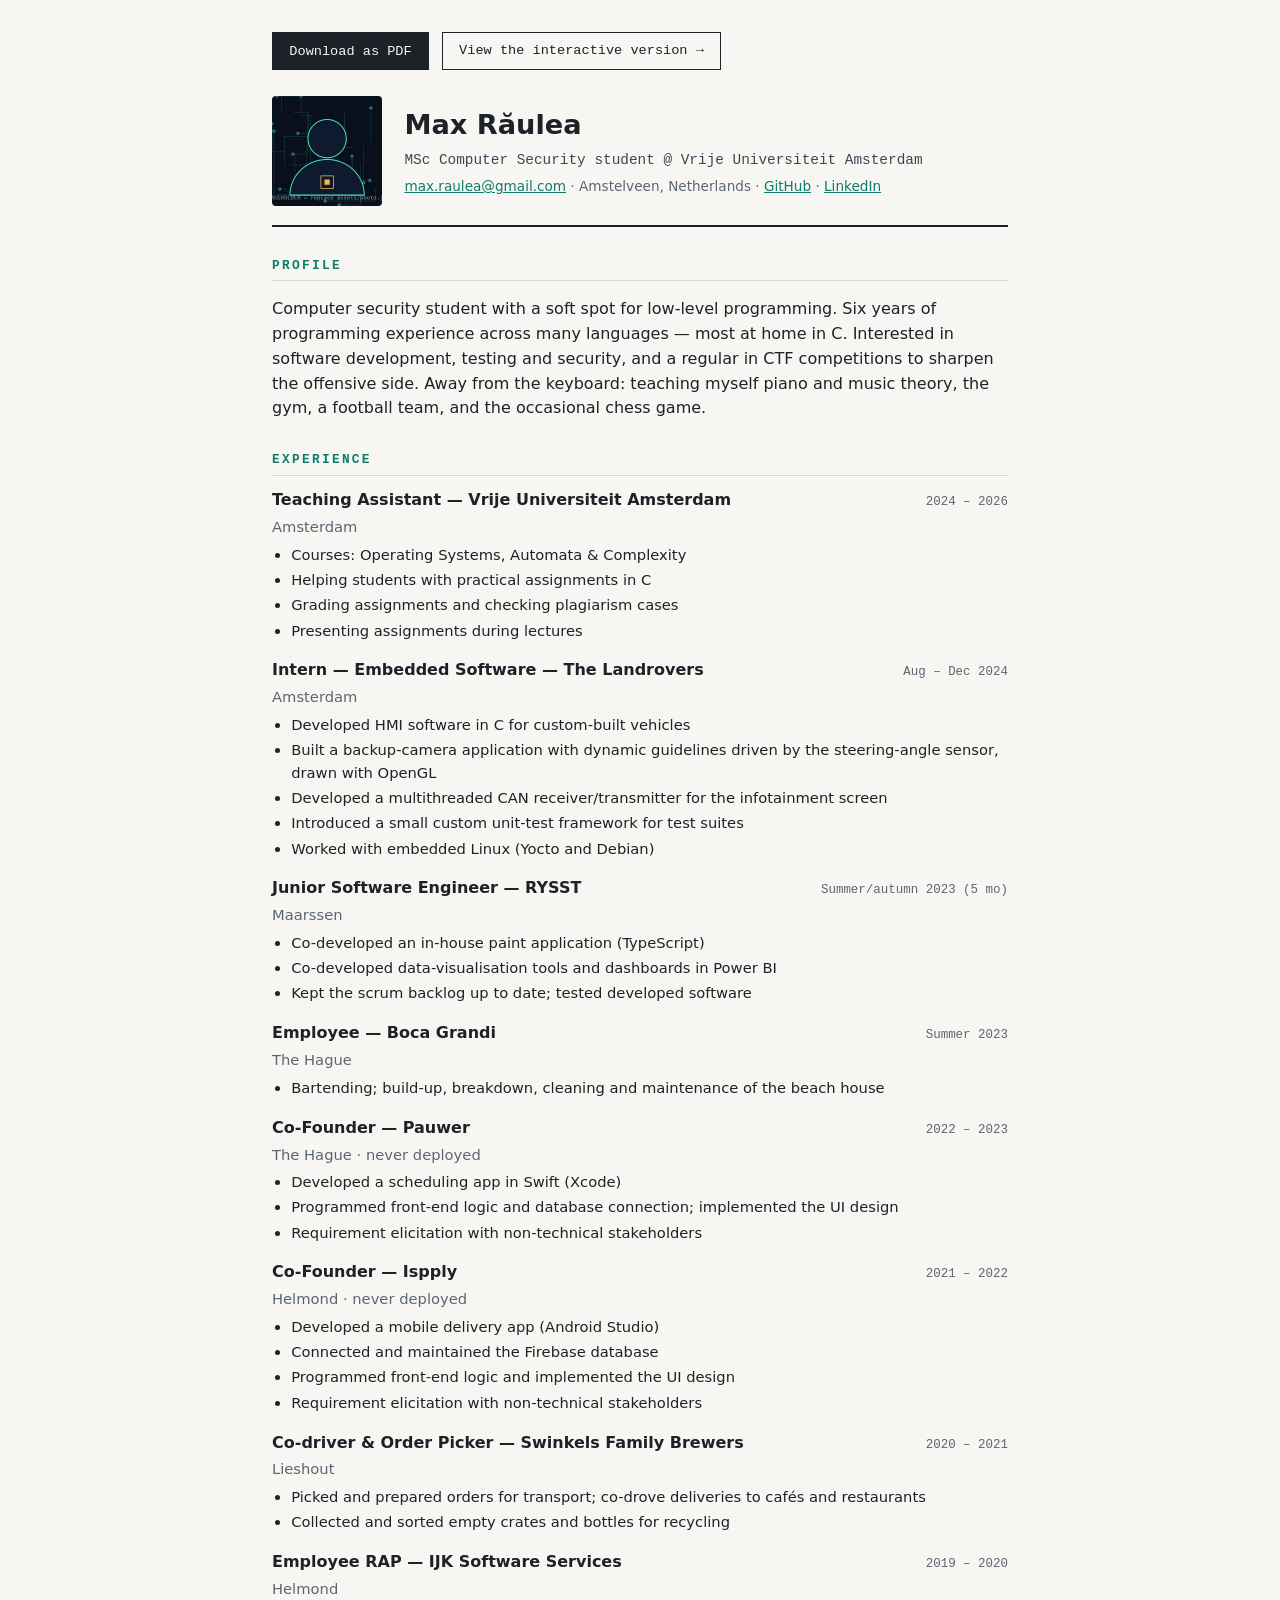
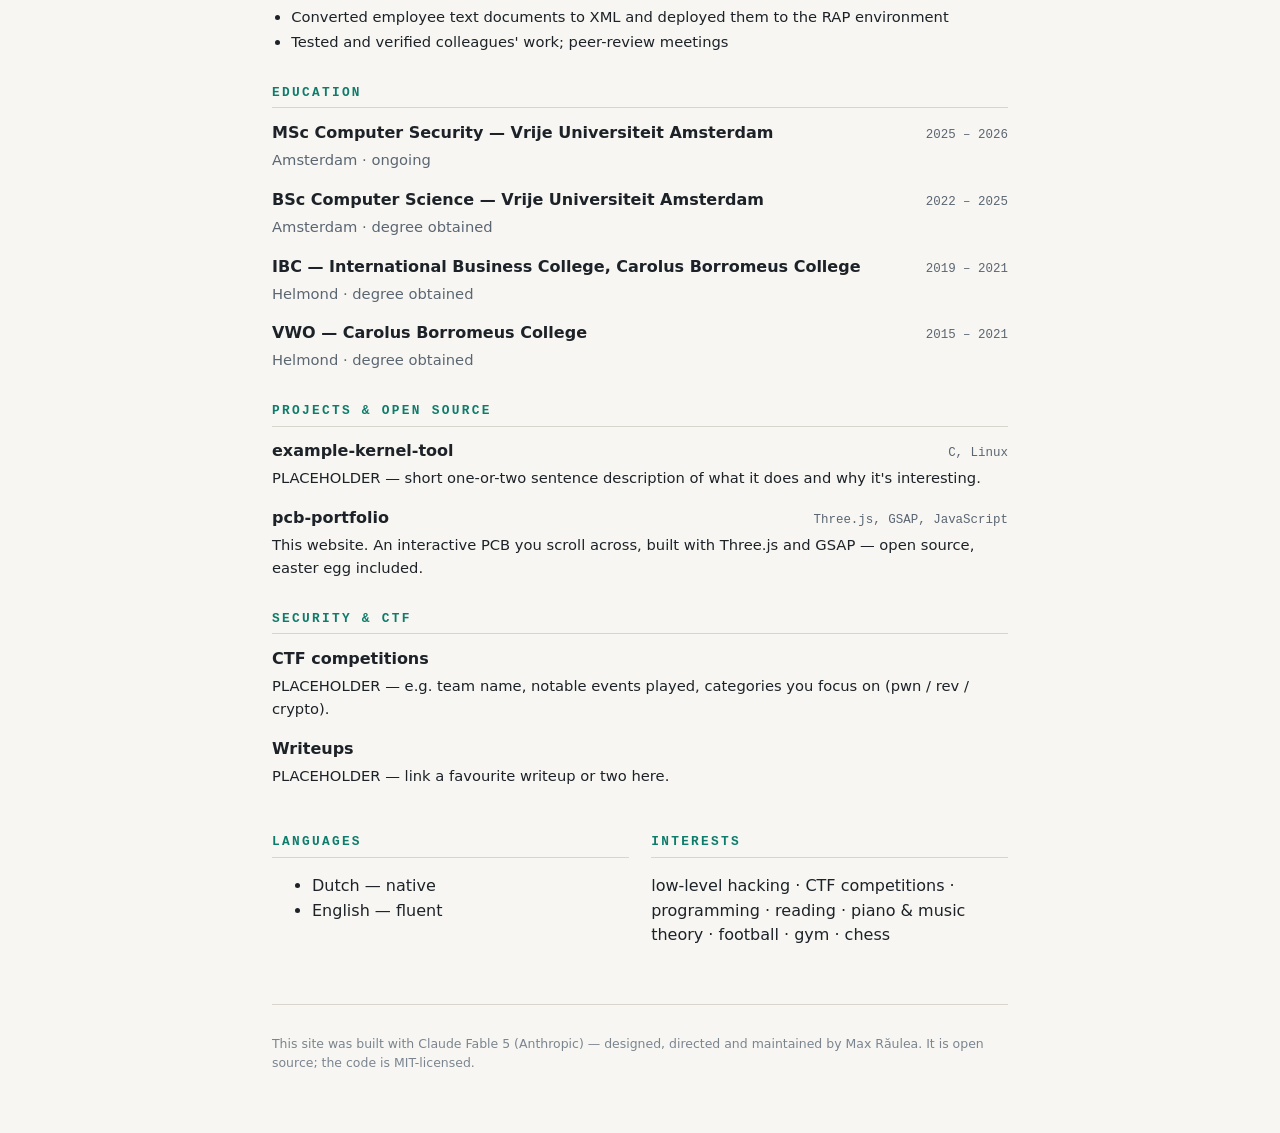
==== plain.html @ c0bc0d54 "initial commit" ====
<!DOCTYPE html>
<html lang="en">
<head>
  <meta charset="UTF-8">
  <meta name="viewport" content="width=device-width, initial-scale=1.0">
  <title>Max Răulea — CV</title>
  <meta name="description" content="CV of Max Răulea — MSc Computer Security student at VU Amsterdam. Low-level programming, embedded C, software testing, CTF.">
  <meta property="og:title" content="Max Răulea — CV">
  <meta property="og:description" content="MSc Computer Security · VU Amsterdam · low-level programming & CTF.">
  <meta property="og:type" content="profile">
  <meta property="og:image" content="assets/og-image.png">
  <link rel="icon" type="image/svg+xml" href="assets/favicon.svg">
  <link rel="stylesheet" href="css/main.css">
  <link rel="stylesheet" href="css/print.css" media="print">
</head>
<body class="plain-mode">
  <div class="cv-actions no-print">
    <button id="pdf-btn" class="cv-btn">Download as PDF</button>
    <a class="cv-btn cv-btn--ghost" href="index.html">View the interactive version →</a>
  </div>

  <main id="cv" class="cv"></main>

  <footer class="cv-footer no-print">
    <p>
      This site was built with Claude Fable 5 (Anthropic) — designed, directed and maintained by Max Răulea.
      It is open source; the code is MIT-licensed.
    </p>
  </footer>

  <script type="module">
    import { renderCV } from "./js/render/plain-cv.js";
    renderCV(document.getElementById("cv"));
    document.getElementById("pdf-btn").addEventListener("click", () => window.print());
  </script>
</body>
</html>
---- css/main.css ----
/* ============================================================
   main.css — PCB mode (terminal overlays, boot, nav)
   + plain CV page styles.
   ============================================================ */

:root {
  --bg: #05070c;
  --ink: #d8f3ec;
  --dim: #5d7a7a;
  --cyan: #3fe0c5;
  --cyan-soft: rgba(63, 224, 197, 0.18);
  --amber: #ffb454;
  --red: #ff5566;
  --panel-bg: rgba(7, 13, 18, 0.93);
  --mono: ui-monospace, "SF Mono", "Cascadia Mono", Menlo, Consolas, "Liberation Mono", monospace;
  --sans: system-ui, -apple-system, "Segoe UI", Roboto, sans-serif;
}

* { box-sizing: border-box; }
html, body { margin: 0; padding: 0; }

/* ---------------- PCB mode ---------------- */
body.pcb-mode {
  background: var(--bg);
  color: var(--ink);
  font-family: var(--mono);
  overflow: hidden;
  height: 100dvh;
  overscroll-behavior: none;
}

#scene {
  position: fixed;
  inset: 0;
  width: 100%;
  height: 100dvh;
  display: block;
  touch-action: none;
}

.skip-link {
  position: fixed;
  top: -3em;
  left: 1rem;
  z-index: 100;
  background: var(--cyan);
  color: #04221d;
  padding: 0.5em 1em;
  font-family: var(--mono);
  text-decoration: none;
  transition: top 0.15s;
}
.skip-link:focus { top: 0.5rem; }

/* ---- boot overlay ---- */
#boot {
  position: fixed;
  inset: 0;
  z-index: 50;
  background: var(--bg);
  display: flex;
  align-items: center;
  justify-content: center;
  cursor: pointer;
  transition: opacity 0.8s ease;
}
#boot.gone { opacity: 0; pointer-events: none; }
#boot-log {
  font-family: var(--mono);
  font-size: clamp(0.72rem, 2.4vw, 0.95rem);
  line-height: 1.7;
  color: var(--ink);
  white-space: pre-wrap;
  margin: 0;
  padding: 1.5rem;
  max-width: 34rem;
  text-shadow: 0 0 12px var(--cyan-soft);
}

/* ---- scroll hint ---- */
#scroll-hint {
  position: fixed;
  bottom: 4.2rem;
  left: 50%;
  transform: translateX(-50%);
  z-index: 20;
  color: var(--cyan);
  font-size: 0.8rem;
  letter-spacing: 0.35em;
  text-transform: uppercase;
  display: flex;
  flex-direction: column;
  align-items: center;
  gap: 0.3rem;
  opacity: 0.85;
  transition: opacity 0.6s;
  pointer-events: none;
}
#scroll-hint .chev { animation: bob 1.6s ease-in-out infinite; }
#scroll-hint.gone { opacity: 0; }
@keyframes bob {
  0%, 100% { transform: translateY(0); }
  50% { transform: translateY(7px); }
}

/* ---- halt screen ---- */
#halt {
  position: fixed;
  inset: 0;
  z-index: 18;
  display: flex;
  flex-direction: column;
  align-items: center;
  justify-content: center;
  gap: 1.2rem;
  pointer-events: none;
  opacity: 0;
  transition: opacity 0.5s;
}
#halt.visible { opacity: 1; pointer-events: auto; }
#halt pre {
  margin: 0;
  font-family: var(--mono);
  font-size: 1.1rem;
  color: var(--dim);
  letter-spacing: 0.2em;
}

/* ---- silkscreen progress nav ---- */
#rail-nav {
  position: fixed;
  right: 1.1rem;
  top: 50%;
  transform: translateY(-50%);
  z-index: 20;
  display: flex;
  flex-direction: column;
  gap: 0.9rem;
}
.rail-nav-item {
  display: flex;
  align-items: center;
  gap: 0.6rem;
  background: none;
  border: none;
  padding: 0.2rem;
  cursor: pointer;
  font-family: var(--mono);
  color: var(--dim);
  font-size: 0.72rem;
  letter-spacing: 0.08em;
}
.rail-dot {
  width: 9px;
  height: 9px;
  border: 1px solid var(--dim);
  background: transparent;
  flex: 0 0 auto;
  transition: all 0.25s;
}
.rail-label { opacity: 0; transform: translateX(6px); transition: all 0.25s; white-space: nowrap; }
.rail-nav-item:hover .rail-label,
.rail-nav-item:focus-visible .rail-label,
.rail-nav-item.active .rail-label { opacity: 1; transform: none; }
.rail-nav-item.active { color: var(--cyan); }
.rail-nav-item.active .rail-dot {
  background: var(--cyan);
  border-color: var(--cyan);
  box-shadow: 0 0 10px var(--cyan-soft);
}
.rail-nav-item:focus-visible { outline: 1px solid var(--cyan); outline-offset: 2px; }

/* ---- corner links + attribution (silkscreen style) ---- */
#corner-links {
  position: fixed;
  top: 0.9rem;
  right: 1.1rem;
  z-index: 20;
}
#corner-links a {
  color: var(--dim);
  font-size: 0.72rem;
  letter-spacing: 0.1em;
  text-decoration: none;
  border-bottom: 1px dotted var(--dim);
}
#corner-links a:hover, #corner-links a:focus-visible { color: var(--cyan); border-color: var(--cyan); }

#attribution {
  position: fixed;
  bottom: 0.7rem;
  left: 1.1rem;
  z-index: 20;
  font-size: 0.62rem;
  letter-spacing: 0.18em;
  color: var(--dim);
  opacity: 0.8;
  pointer-events: none;
  text-shadow: 0 0 8px rgba(0, 0, 0, 0.8);
}

/* ---- terminal panel ---- */
.panel {
  position: fixed;
  z-index: 30;
  right: 4.5rem;
  top: 50%;
  transform: translateY(-50%) translateX(2.5rem);
  width: min(44rem, 46vw);
  max-height: 76dvh;
  display: flex;
  flex-direction: column;
  background: var(--panel-bg);
  border: 1px solid rgba(63, 224, 197, 0.35);
  box-shadow: 0 0 40px rgba(63, 224, 197, 0.08), 0 18px 50px rgba(0, 0, 0, 0.6);
  opacity: 0;
  pointer-events: none;
  transition: opacity 0.3s ease, transform 0.35s ease;
}
.panel::after {
  /* scanlines */
  content: "";
  position: absolute;
  inset: 0;
  pointer-events: none;
  background: repeating-linear-gradient(
    0deg,
    rgba(255, 255, 255, 0.018) 0 1px,
    transparent 1px 3px
  );
}
.panel--open {
  opacity: 1;
  pointer-events: auto;
  transform: translateY(-50%) translateX(0);
}
.panel-bar {
  display: flex;
  justify-content: space-between;
  align-items: center;
  gap: 1rem;
  padding: 0.5rem 0.9rem;
  border-bottom: 1px solid rgba(63, 224, 197, 0.25);
  font-size: 0.7rem;
  letter-spacing: 0.12em;
  color: var(--dim);
}
.panel-title { color: var(--cyan); }
.panel-hint { opacity: 0.7; }
.panel-body {
  padding: 1rem 1.1rem 1.2rem;
  overflow-y: auto;
  font-size: 0.86rem;
  line-height: 1.65;
  scrollbar-width: thin;
  scrollbar-color: var(--dim) transparent;
}
.panel-body:focus-visible { outline: 1px solid var(--cyan); outline-offset: -1px; }

.t-line { min-height: 1.2em; overflow-wrap: anywhere; }
.t-user { color: var(--cyan); }
.t-root { color: var(--red); }
.t-host { color: var(--ink); }
.t-dim { color: var(--dim); }
.t-cmd { color: var(--ink); }
.t-head { color: var(--cyan); font-weight: 700; }
.t-sub { color: var(--ink); opacity: 0.9; }
.t-key { color: var(--amber); }
.t-accent { color: var(--amber); }
.t-warn { color: var(--red); }
.t-flag {
  color: var(--amber);
  background: rgba(255, 180, 84, 0.08);
  border: 1px dashed rgba(255, 180, 84, 0.5);
  padding: 0.1em 0.5em;
  display: inline-block;
  user-select: all;
}
.panel a { color: var(--cyan); text-decoration: underline dotted; text-underline-offset: 3px; }
.panel a:hover { color: #8ff2e2; }

.cursor {
  display: inline-block;
  width: 0.55em;
  height: 1.05em;
  vertical-align: text-bottom;
  background: var(--cyan);
  animation: blink 1.05s steps(1) infinite;
}
@keyframes blink { 50% { opacity: 0; } }

/* root shell (easter egg) flavor */
.panel--root { border-color: rgba(255, 85, 102, 0.5); }
.panel--root .panel-bar { border-color: rgba(255, 85, 102, 0.4); }
.panel--root .panel-title { color: var(--red); }
.panel--root { animation: glitch-in 0.35s steps(3); }
@keyframes glitch-in {
  0% { transform: translateY(-50%) translateX(4px) skewX(2deg); filter: hue-rotate(40deg); }
  60% { transform: translateY(-50%) translateX(-3px) skewX(-1deg); }
  100% { transform: translateY(-50%); filter: none; }
}
@keyframes glitch-in-mobile {
  0% { transform: translateY(4px) skewX(2deg); filter: hue-rotate(40deg); }
  60% { transform: translateY(-3px) skewX(-1deg); }
  100% { transform: translateY(0); filter: none; }
}

.t-btn {
  font-family: var(--mono);
  font-size: 0.84rem;
  background: transparent;
  border: 1px solid var(--cyan);
  color: var(--cyan);
  padding: 0.45em 1.1em;
  cursor: pointer;
  letter-spacing: 0.08em;
}
.t-btn:hover, .t-btn:focus-visible { background: var(--cyan-soft); }

/* reduced motion: kill the decorative animation */
@media (prefers-reduced-motion: reduce) {
  #scroll-hint .chev { animation: none; }
  .cursor { animation: none; }
  .panel--root { animation: none; }
  .panel { transition: opacity 0.15s linear; }
}

/* ---------------- mobile ---------------- */
@media (max-width: 720px) {
  .panel {
    right: 0;
    left: 0;
    top: auto;
    bottom: 0;
    transform: translateY(1.5rem);
    width: 100%;
    max-height: 68dvh;
    border-left: none;
    border-right: none;
  }
  .panel--open { transform: translateY(0); }
  .panel--root { animation-name: glitch-in-mobile; }
  .panel-body { font-size: 0.92rem; padding: 0.9rem; }
  .panel-hint { display: none; }

  #rail-nav { right: 0.55rem; gap: 0.75rem; }
  .rail-label { display: none; }

  #corner-links { top: 0.6rem; right: 0.7rem; }
  #attribution { font-size: 0.55rem; left: 0.7rem; bottom: 0.5rem; max-width: 60vw; }
  #scroll-hint { bottom: 5.5rem; }
}

/* ============================================================
   plain CV page
   ============================================================ */
body.plain-mode {
  background: #f7f6f2;
  color: #1c2228;
  font-family: var(--sans);
  line-height: 1.55;
  padding: 2rem 1.2rem 3rem;
}
.cv { max-width: 46rem; margin: 0 auto; }

.cv-actions {
  max-width: 46rem;
  margin: 0 auto 1.6rem;
  display: flex;
  gap: 0.8rem;
  flex-wrap: wrap;
}
.cv-btn {
  font-family: var(--mono);
  font-size: 0.85rem;
  border: 1px solid #1c2228;
  background: #1c2228;
  color: #f7f6f2;
  padding: 0.55em 1.2em;
  cursor: pointer;
  text-decoration: none;
}
.cv-btn--ghost { background: transparent; color: #1c2228; }
.cv-btn:hover { opacity: 0.85; }

.cv-header {
  display: flex;
  gap: 1.4rem;
  align-items: center;
  border-bottom: 2px solid #1c2228;
  padding-bottom: 1.2rem;
  margin-bottom: 1.4rem;
}
.cv-photo { border-radius: 4px; object-fit: cover; }
.cv-header h1 { margin: 0 0 0.2rem; font-size: 1.7rem; }
.cv-title { margin: 0 0 0.3rem; font-family: var(--mono); font-size: 0.9rem; color: #3a4754; }
.cv-meta { margin: 0; font-size: 0.85rem; color: #5a6672; }
.cv-meta a { color: #0e7c6b; }

.cv h2 {
  font-family: var(--mono);
  font-size: 0.8rem;
  letter-spacing: 0.18em;
  text-transform: uppercase;
  color: #0e7c6b;
  border-bottom: 1px solid #d8d5cc;
  padding-bottom: 0.3rem;
  margin: 1.8rem 0 0.8rem;
}
.cv-entry { margin-bottom: 1rem; }
.cv-entry-head {
  display: flex;
  justify-content: space-between;
  gap: 1rem;
  align-items: baseline;
  flex-wrap: wrap;
}
.cv-entry h3 { margin: 0; font-size: 1rem; }
.cv-period { font-family: var(--mono); font-size: 0.78rem; color: #5a6672; white-space: nowrap; }
.cv-entry ul { margin: 0.3rem 0 0; padding-left: 1.2rem; }
.cv-entry li { margin: 0.15rem 0; font-size: 0.92rem; }
.cv-entry p { margin: 0.2rem 0; font-size: 0.92rem; }
.cv a { color: #0e7c6b; }

.cv-two-col { display: grid; grid-template-columns: 1fr 1fr; gap: 1.4rem; }
@media (max-width: 540px) { .cv-two-col { grid-template-columns: 1fr; } }

.cv-footer {
  max-width: 46rem;
  margin: 2.5rem auto 0;
  border-top: 1px solid #d8d5cc;
  padding-top: 1rem;
  font-size: 0.78rem;
  color: #7a8590;
}
---- css/print.css ----
/* ============================================================
   print.css — formats plain.html for A4 when "Download as PDF"
   triggers window.print(). Text-based output, ATS-friendly.
   ============================================================ */

@page {
  size: A4;
  margin: 16mm 17mm;
}

body.plain-mode {
  background: #fff;
  color: #000;
  padding: 0;
  font-size: 10.5pt;
}

/* hide on-screen chrome — including the AI attribution footer,
   so the exported CV stays purely about the person */
.no-print { display: none !important; }

.cv { max-width: none; margin: 0; }

.cv-header { border-color: #000; }
.cv-photo { width: 26mm; height: 26mm; }

.cv h2 { color: #000; border-color: #999; }
.cv-meta, .cv-period { color: #333; }
.cv a { color: #000; text-decoration: none; }

/* sensible page breaks */
.cv-entry, .cv-header { break-inside: avoid; }
.cv h2 { break-after: avoid; }
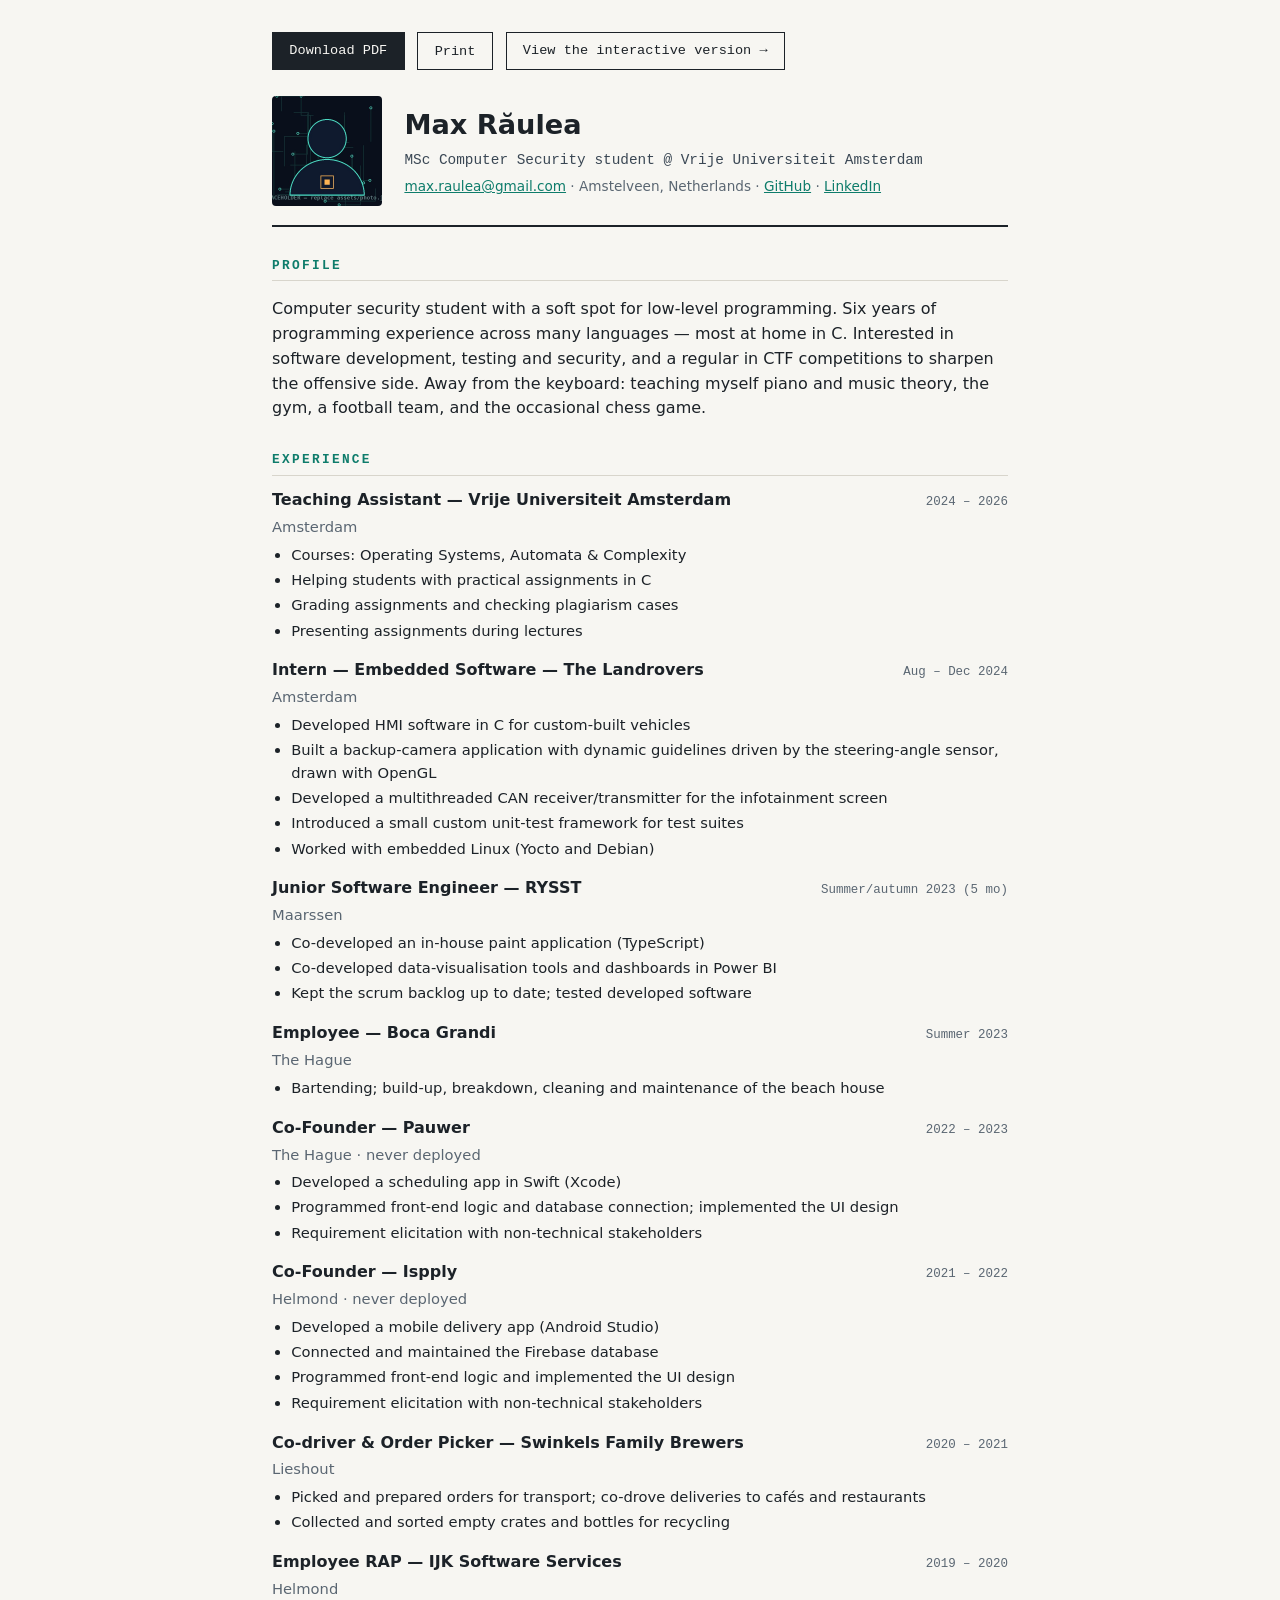
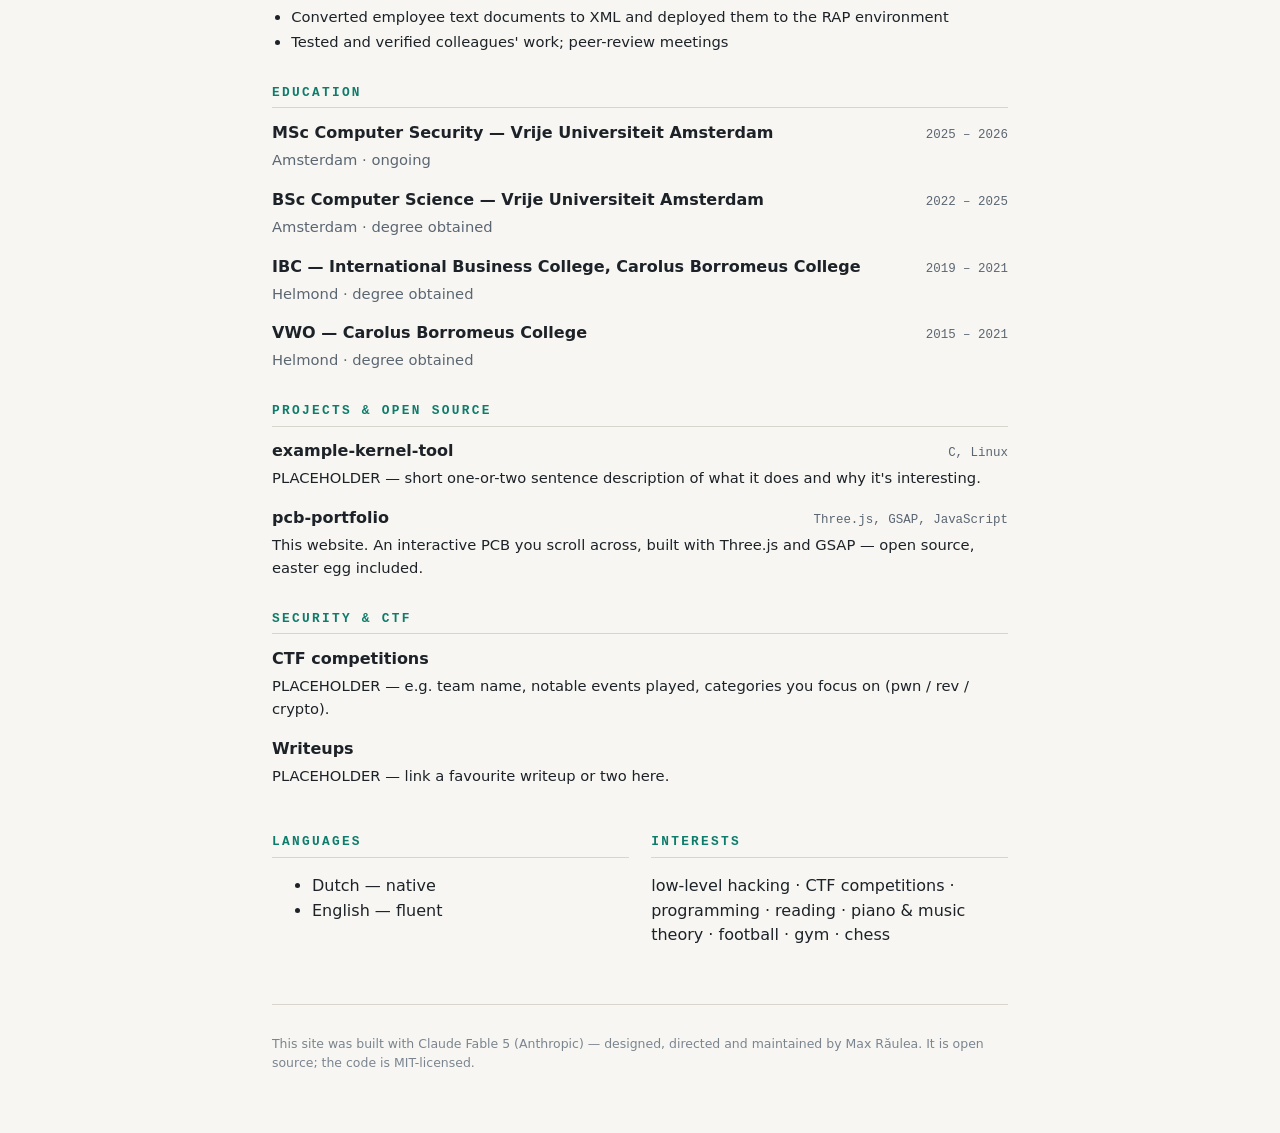
==== commit 97e68d3a: "better version" ====
--- a/plain.html
+++ b/plain.html
@@ -15,7 +15,8 @@
 </head>
 <body class="plain-mode">
   <div class="cv-actions no-print">
-    <button id="pdf-btn" class="cv-btn">Download as PDF</button>
+    <a class="cv-btn" href="assets/Max_Raulea_CV.pdf" download>Download PDF</a>
+    <button id="print-btn" class="cv-btn cv-btn--ghost">Print</button>
     <a class="cv-btn cv-btn--ghost" href="index.html">View the interactive version →</a>
   </div>
 
@@ -31,7 +32,10 @@
   <script type="module">
     import { renderCV } from "./js/render/plain-cv.js";
     renderCV(document.getElementById("cv"));
-    document.getElementById("pdf-btn").addEventListener("click", () => window.print());
+    // The download link serves assets/Max_Raulea_CV.pdf — a committed,
+    // text-based export of this page. See CLAUDE.md for how to
+    // regenerate it after changing anything in js/content/.
+    document.getElementById("print-btn").addEventListener("click", () => window.print());
   </script>
 </body>
 </html>
--- a/css/main.css
+++ b/css/main.css
@@ -129,10 +129,11 @@
 /* ---- silkscreen progress nav ---- */
 #rail-nav {
   position: fixed;
-  right: 1.1rem;
+  /* left side — the terminal panel lives on the right and must never block it */
+  left: 1.1rem;
   top: 50%;
   transform: translateY(-50%);
-  z-index: 20;
+  z-index: 40;
   display: flex;
   flex-direction: column;
   gap: 0.9rem;
@@ -158,7 +159,13 @@
   flex: 0 0 auto;
   transition: all 0.25s;
 }
-.rail-label { opacity: 0; transform: translateX(6px); transition: all 0.25s; white-space: nowrap; }
+.rail-label {
+  opacity: 0;
+  transform: translateX(-6px);
+  transition: all 0.25s;
+  white-space: nowrap;
+  text-shadow: 0 0 6px rgba(0, 0, 0, 0.9);
+}
 .rail-nav-item:hover .rail-label,
 .rail-nav-item:focus-visible .rail-label,
 .rail-nav-item.active .rail-label { opacity: 1; transform: none; }
@@ -343,7 +350,7 @@
   .panel-body { font-size: 0.92rem; padding: 0.9rem; }
   .panel-hint { display: none; }
 
-  #rail-nav { right: 0.55rem; gap: 0.75rem; }
+  #rail-nav { left: 0.55rem; gap: 0.75rem; }
   .rail-label { display: none; }
 
   #corner-links { top: 0.6rem; right: 0.7rem; }
